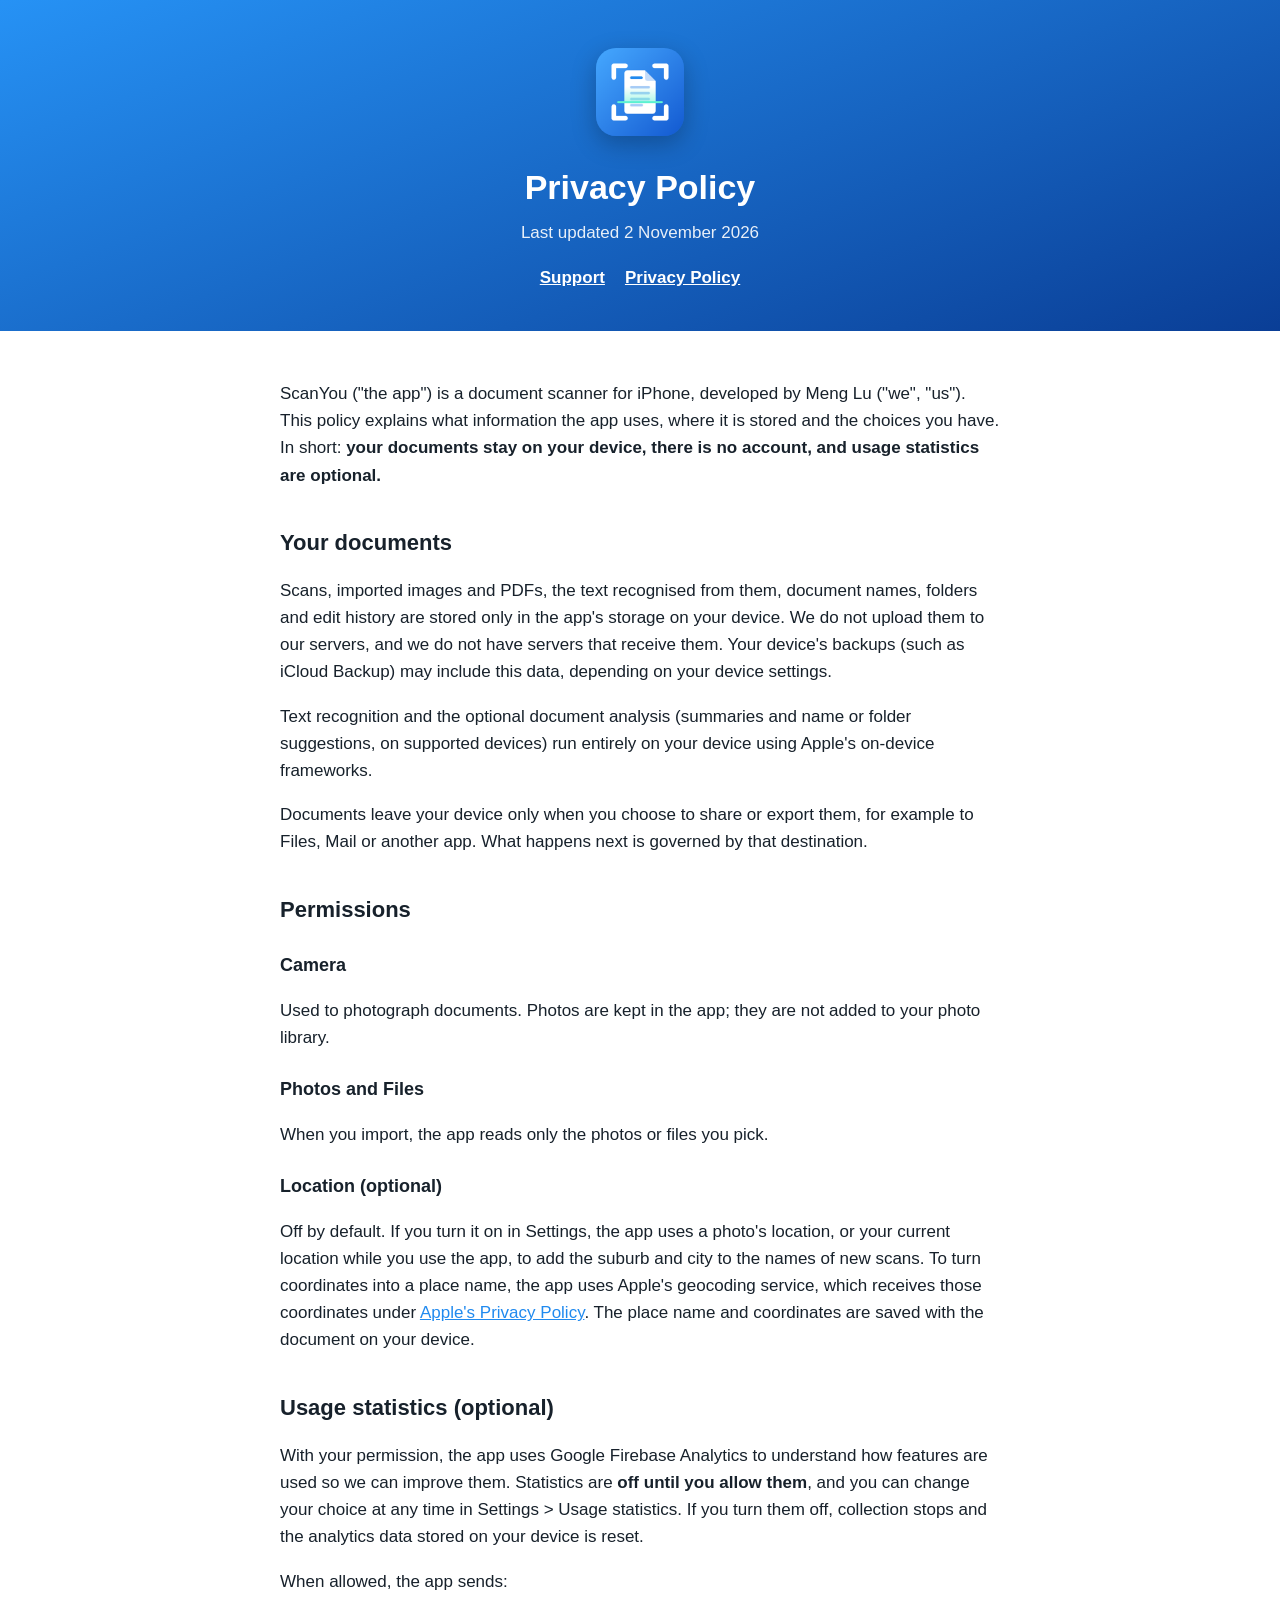
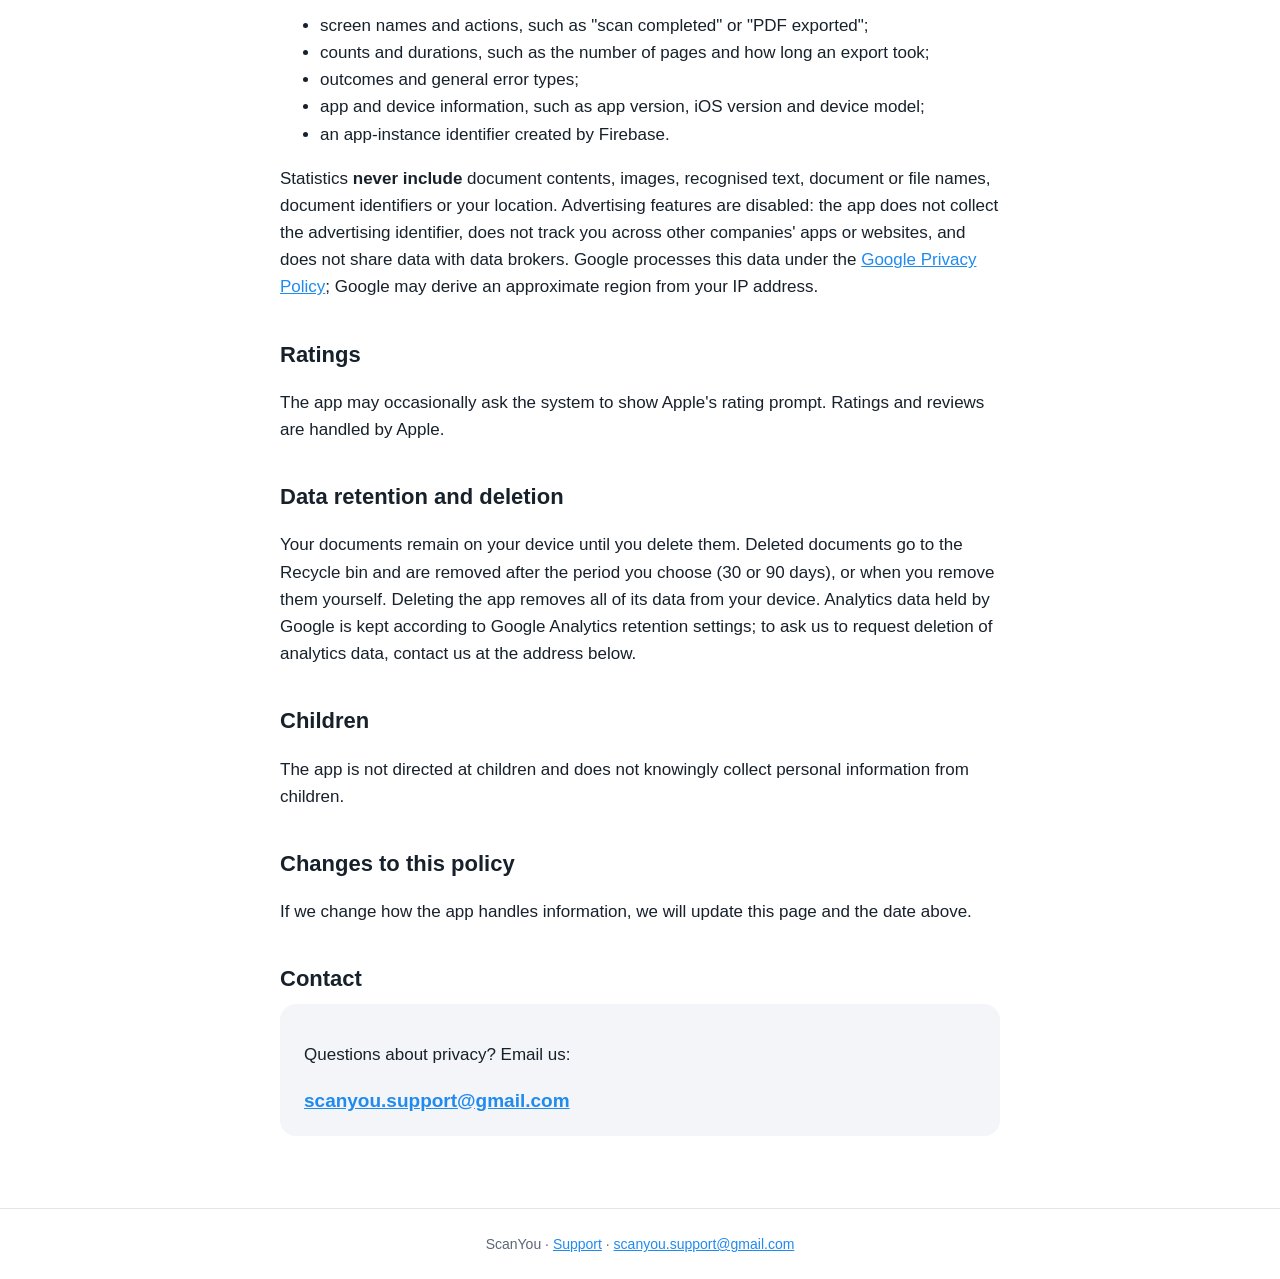
==== privacy.html @ ad634ccf "Add ScanYou support page and privacy policy Co-Authored-By: Claude Opus 5.5 <noreply@anthropic.com>" ====
<!doctype html>
<html lang="en-AU">
<head>
  <meta charset="utf-8">
  <meta name="viewport" content="width=device-width, initial-scale=1">
  <title>ScanYou Privacy Policy</title>
  <meta name="description" content="How ScanYou handles your documents and data.">
  <link rel="icon" href="icon.png">
  <link rel="stylesheet" href="style.css">
</head>
<body>
  <header>
    <img src="icon.png" alt="ScanYou app icon">
    <h1>Privacy Policy</h1>
    <p>Last updated 2 November 2026</p>
    <nav><a href="index.html">Support</a><a href="privacy.html">Privacy Policy</a></nav>
  </header>
  <main>
    <p>ScanYou ("the app") is a document scanner for iPhone, developed by Meng Lu ("we", "us"). This policy explains what information the app uses, where it is stored and the choices you have. In short: <strong>your documents stay on your device, there is no account, and usage statistics are optional.</strong></p>

    <h2>Your documents</h2>
    <p>Scans, imported images and PDFs, the text recognised from them, document names, folders and edit history are stored only in the app's storage on your device. We do not upload them to our servers, and we do not have servers that receive them. Your device's backups (such as iCloud Backup) may include this data, depending on your device settings.</p>
    <p>Text recognition and the optional document analysis (summaries and name or folder suggestions, on supported devices) run entirely on your device using Apple's on-device frameworks.</p>
    <p>Documents leave your device only when you choose to share or export them, for example to Files, Mail or another app. What happens next is governed by that destination.</p>

    <h2>Permissions</h2>
    <h3>Camera</h3>
    <p>Used to photograph documents. Photos are kept in the app; they are not added to your photo library.</p>
    <h3>Photos and Files</h3>
    <p>When you import, the app reads only the photos or files you pick.</p>
    <h3>Location (optional)</h3>
    <p>Off by default. If you turn it on in Settings, the app uses a photo's location, or your current location while you use the app, to add the suburb and city to the names of new scans. To turn coordinates into a place name, the app uses Apple's geocoding service, which receives those coordinates under <a href="https://www.apple.com/legal/privacy/">Apple's Privacy Policy</a>. The place name and coordinates are saved with the document on your device.</p>

    <h2>Usage statistics (optional)</h2>
    <p>With your permission, the app uses Google Firebase Analytics to understand how features are used so we can improve them. Statistics are <strong>off until you allow them</strong>, and you can change your choice at any time in Settings &gt; Usage statistics. If you turn them off, collection stops and the analytics data stored on your device is reset.</p>
    <p>When allowed, the app sends:</p>
    <ul>
      <li>screen names and actions, such as "scan completed" or "PDF exported";</li>
      <li>counts and durations, such as the number of pages and how long an export took;</li>
      <li>outcomes and general error types;</li>
      <li>app and device information, such as app version, iOS version and device model;</li>
      <li>an app-instance identifier created by Firebase.</li>
    </ul>
    <p>Statistics <strong>never include</strong> document contents, images, recognised text, document or file names, document identifiers or your location. Advertising features are disabled: the app does not collect the advertising identifier, does not track you across other companies' apps or websites, and does not share data with data brokers. Google processes this data under the <a href="https://policies.google.com/privacy">Google Privacy Policy</a>; Google may derive an approximate region from your IP address.</p>

    <h2>Ratings</h2>
    <p>The app may occasionally ask the system to show Apple's rating prompt. Ratings and reviews are handled by Apple.</p>

    <h2>Data retention and deletion</h2>
    <p>Your documents remain on your device until you delete them. Deleted documents go to the Recycle bin and are removed after the period you choose (30 or 90 days), or when you remove them yourself. Deleting the app removes all of its data from your device. Analytics data held by Google is kept according to Google Analytics retention settings; to ask us to request deletion of analytics data, contact us at the address below.</p>

    <h2>Children</h2>
    <p>The app is not directed at children and does not knowingly collect personal information from children.</p>

    <h2>Changes to this policy</h2>
    <p>If we change how the app handles information, we will update this page and the date above.</p>

    <h2>Contact</h2>
    <div class="contact">
      <p>Questions about privacy? Email us:</p>
      <a href="mailto:scanyou.support@gmail.com?subject=ScanYou%20privacy">scanyou.support@gmail.com</a>
    </div>
  </main>
  <footer>ScanYou · <a href="index.html">Support</a> · <a href="mailto:scanyou.support@gmail.com">scanyou.support@gmail.com</a></footer>
</body>
</html>
---- style.css ----
:root {
  --accent: #208aef;
  --ink: #17212b;
  --muted: #5b6676;
  --line: #e1e6ed;
  --bg: #ffffff;
  --card: #f3f5f8;
  color-scheme: light dark;
}
@media (prefers-color-scheme: dark) {
  :root { --ink: #f2f4f7; --muted: #a7b0bd; --line: #2e3135; --bg: #0b0d10; --card: #17191d; }
}
* { box-sizing: border-box; }
body {
  margin: 0;
  font: 17px/1.6 -apple-system, BlinkMacSystemFont, "Segoe UI", Roboto, Helvetica, Arial, sans-serif;
  color: var(--ink);
  background: var(--bg);
}
header {
  background: linear-gradient(160deg, #2692f5, #0a3e96);
  color: #fff;
  padding: 48px 20px 40px;
  text-align: center;
}
header img { width: 88px; height: 88px; border-radius: 20px; box-shadow: 0 8px 24px rgba(0,0,0,.25); }
header h1 { margin: 16px 0 4px; font-size: 34px; }
header p { margin: 0; opacity: .9; }
nav { margin-top: 18px; }
nav a { color: #fff; margin: 0 10px; font-weight: 600; }
main { max-width: 760px; margin: 0 auto; padding: 32px 20px 64px; }
h2 { font-size: 22px; margin: 36px 0 8px; }
h3 { font-size: 18px; margin: 24px 0 4px; }
a { color: var(--accent); }
.contact {
  background: var(--card);
  border-radius: 16px;
  padding: 20px 24px;
  margin: 8px 0 8px;
}
.contact a { font-weight: 700; font-size: 19px; }
.muted { color: var(--muted); font-size: 15px; }
details { border-bottom: 1px solid var(--line); padding: 12px 0; }
summary { cursor: pointer; font-weight: 600; }
details p, details ul { margin: 8px 0 0; }
footer { text-align: center; color: var(--muted); font-size: 14px; padding: 24px; border-top: 1px solid var(--line); }
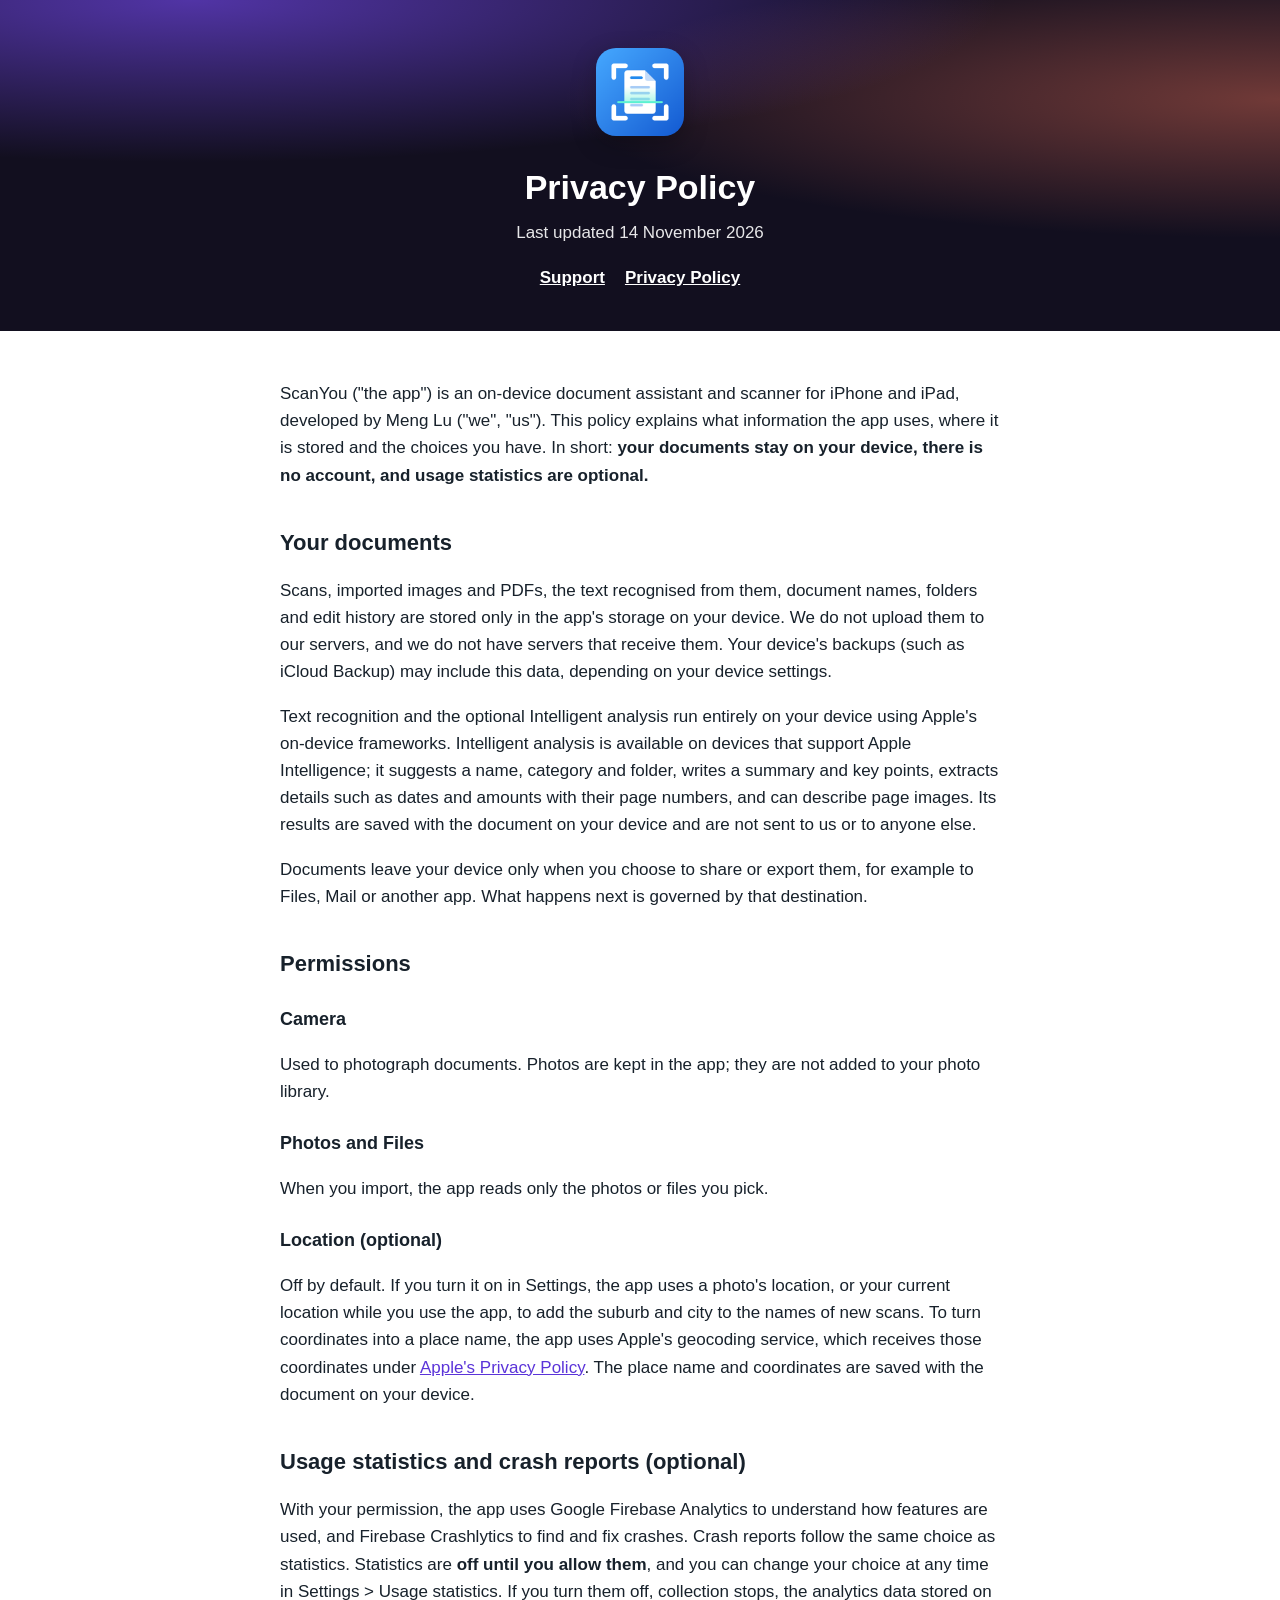
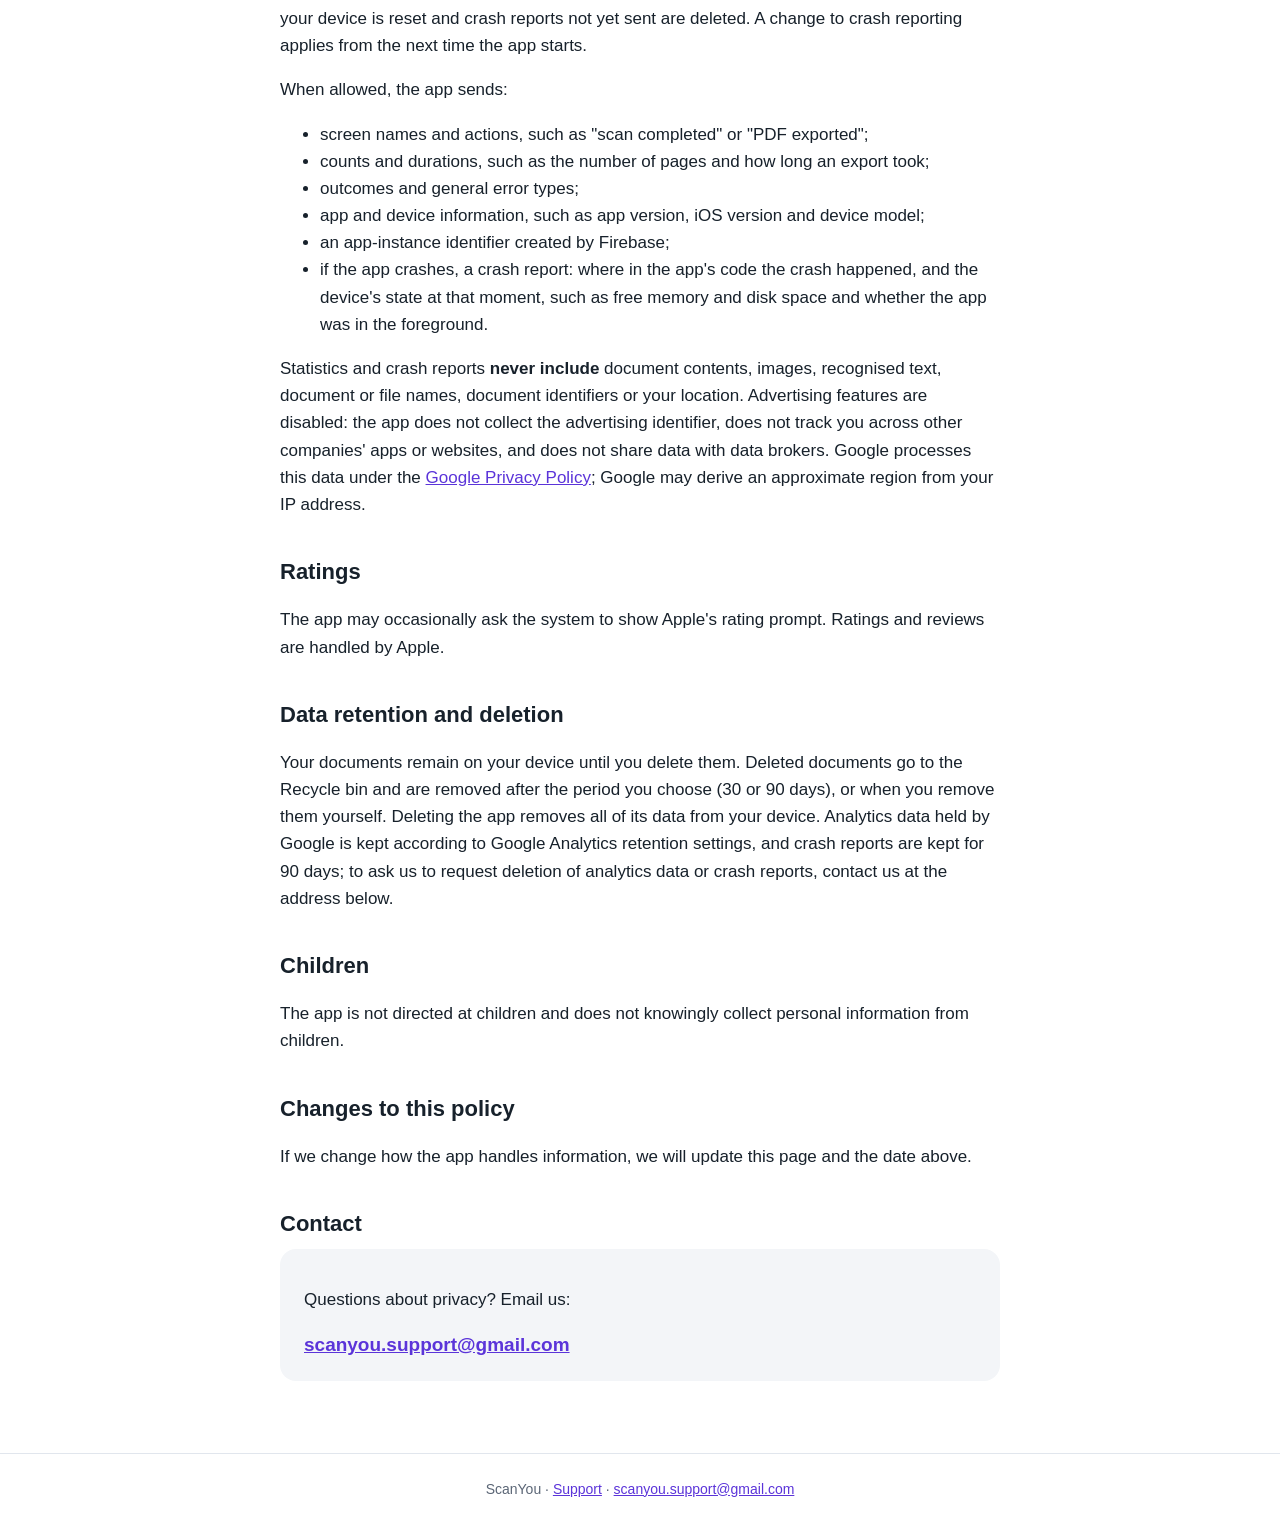
==== commit db60c7db: "Update support page and privacy policy for 1.1 Describe ScanYou as an on-device document assistant f" ====
--- a/privacy.html
+++ b/privacy.html
@@ -12,15 +12,15 @@
   <header>
     <img src="icon.png" alt="ScanYou app icon">
     <h1>Privacy Policy</h1>
-    <p>Last updated 2 November 2026</p>
+    <p>Last updated 14 November 2026</p>
     <nav><a href="index.html">Support</a><a href="privacy.html">Privacy Policy</a></nav>
   </header>
   <main>
-    <p>ScanYou ("the app") is a document scanner for iPhone, developed by Meng Lu ("we", "us"). This policy explains what information the app uses, where it is stored and the choices you have. In short: <strong>your documents stay on your device, there is no account, and usage statistics are optional.</strong></p>
+    <p>ScanYou ("the app") is an on-device document assistant and scanner for iPhone and iPad, developed by Meng Lu ("we", "us"). This policy explains what information the app uses, where it is stored and the choices you have. In short: <strong>your documents stay on your device, there is no account, and usage statistics are optional.</strong></p>
 
     <h2>Your documents</h2>
     <p>Scans, imported images and PDFs, the text recognised from them, document names, folders and edit history are stored only in the app's storage on your device. We do not upload them to our servers, and we do not have servers that receive them. Your device's backups (such as iCloud Backup) may include this data, depending on your device settings.</p>
-    <p>Text recognition and the optional document analysis (summaries and name or folder suggestions, on supported devices) run entirely on your device using Apple's on-device frameworks.</p>
+    <p>Text recognition and the optional Intelligent analysis run entirely on your device using Apple's on-device frameworks. Intelligent analysis is available on devices that support Apple Intelligence; it suggests a name, category and folder, writes a summary and key points, extracts details such as dates and amounts with their page numbers, and can describe page images. Its results are saved with the document on your device and are not sent to us or to anyone else.</p>
     <p>Documents leave your device only when you choose to share or export them, for example to Files, Mail or another app. What happens next is governed by that destination.</p>
 
     <h2>Permissions</h2>
@@ -31,23 +31,24 @@
     <h3>Location (optional)</h3>
     <p>Off by default. If you turn it on in Settings, the app uses a photo's location, or your current location while you use the app, to add the suburb and city to the names of new scans. To turn coordinates into a place name, the app uses Apple's geocoding service, which receives those coordinates under <a href="https://www.apple.com/legal/privacy/">Apple's Privacy Policy</a>. The place name and coordinates are saved with the document on your device.</p>
 
-    <h2>Usage statistics (optional)</h2>
-    <p>With your permission, the app uses Google Firebase Analytics to understand how features are used so we can improve them. Statistics are <strong>off until you allow them</strong>, and you can change your choice at any time in Settings &gt; Usage statistics. If you turn them off, collection stops and the analytics data stored on your device is reset.</p>
+    <h2>Usage statistics and crash reports (optional)</h2>
+    <p>With your permission, the app uses Google Firebase Analytics to understand how features are used, and Firebase Crashlytics to find and fix crashes. Crash reports follow the same choice as statistics. Statistics are <strong>off until you allow them</strong>, and you can change your choice at any time in Settings &gt; Usage statistics. If you turn them off, collection stops, the analytics data stored on your device is reset and crash reports not yet sent are deleted. A change to crash reporting applies from the next time the app starts.</p>
     <p>When allowed, the app sends:</p>
     <ul>
       <li>screen names and actions, such as "scan completed" or "PDF exported";</li>
       <li>counts and durations, such as the number of pages and how long an export took;</li>
       <li>outcomes and general error types;</li>
       <li>app and device information, such as app version, iOS version and device model;</li>
-      <li>an app-instance identifier created by Firebase.</li>
+      <li>an app-instance identifier created by Firebase;</li>
+      <li>if the app crashes, a crash report: where in the app's code the crash happened, and the device's state at that moment, such as free memory and disk space and whether the app was in the foreground.</li>
     </ul>
-    <p>Statistics <strong>never include</strong> document contents, images, recognised text, document or file names, document identifiers or your location. Advertising features are disabled: the app does not collect the advertising identifier, does not track you across other companies' apps or websites, and does not share data with data brokers. Google processes this data under the <a href="https://policies.google.com/privacy">Google Privacy Policy</a>; Google may derive an approximate region from your IP address.</p>
+    <p>Statistics and crash reports <strong>never include</strong> document contents, images, recognised text, document or file names, document identifiers or your location. Advertising features are disabled: the app does not collect the advertising identifier, does not track you across other companies' apps or websites, and does not share data with data brokers. Google processes this data under the <a href="https://policies.google.com/privacy">Google Privacy Policy</a>; Google may derive an approximate region from your IP address.</p>
 
     <h2>Ratings</h2>
     <p>The app may occasionally ask the system to show Apple's rating prompt. Ratings and reviews are handled by Apple.</p>
 
     <h2>Data retention and deletion</h2>
-    <p>Your documents remain on your device until you delete them. Deleted documents go to the Recycle bin and are removed after the period you choose (30 or 90 days), or when you remove them yourself. Deleting the app removes all of its data from your device. Analytics data held by Google is kept according to Google Analytics retention settings; to ask us to request deletion of analytics data, contact us at the address below.</p>
+    <p>Your documents remain on your device until you delete them. Deleted documents go to the Recycle bin and are removed after the period you choose (30 or 90 days), or when you remove them yourself. Deleting the app removes all of its data from your device. Analytics data held by Google is kept according to Google Analytics retention settings, and crash reports are kept for 90 days; to ask us to request deletion of analytics data or crash reports, contact us at the address below.</p>
 
     <h2>Children</h2>
     <p>The app is not directed at children and does not knowingly collect personal information from children.</p>
--- a/style.css
+++ b/style.css
@@ -1,5 +1,5 @@
 :root {
-  --accent: #208aef;
+  --accent: #5b34d9;
   --ink: #17212b;
   --muted: #5b6676;
   --line: #e1e6ed;
@@ -8,7 +8,7 @@
   color-scheme: light dark;
 }
 @media (prefers-color-scheme: dark) {
-  :root { --ink: #f2f4f7; --muted: #a7b0bd; --line: #2e3135; --bg: #0b0d10; --card: #17191d; }
+  :root { --accent: #a98bff; --ink: #f2f4f7; --muted: #a7b0bd; --line: #2e2a3d; --bg: #0e0c17; --card: #1a1726; }
 }
 * { box-sizing: border-box; }
 body {
@@ -18,7 +18,11 @@
   background: var(--bg);
 }
 header {
-  background: linear-gradient(160deg, #2692f5, #0a3e96);
+  /* Same dark purple and glow as the App Store screenshots and the launch screen. */
+  background:
+    radial-gradient(ellipse 90% 70% at 15% 0%, #7b4dff99, transparent 70%),
+    radial-gradient(ellipse 80% 60% at 100% 30%, #ff7a5c66, transparent 70%),
+    #120f1f;
   color: #fff;
   padding: 48px 20px 40px;
   text-align: center;
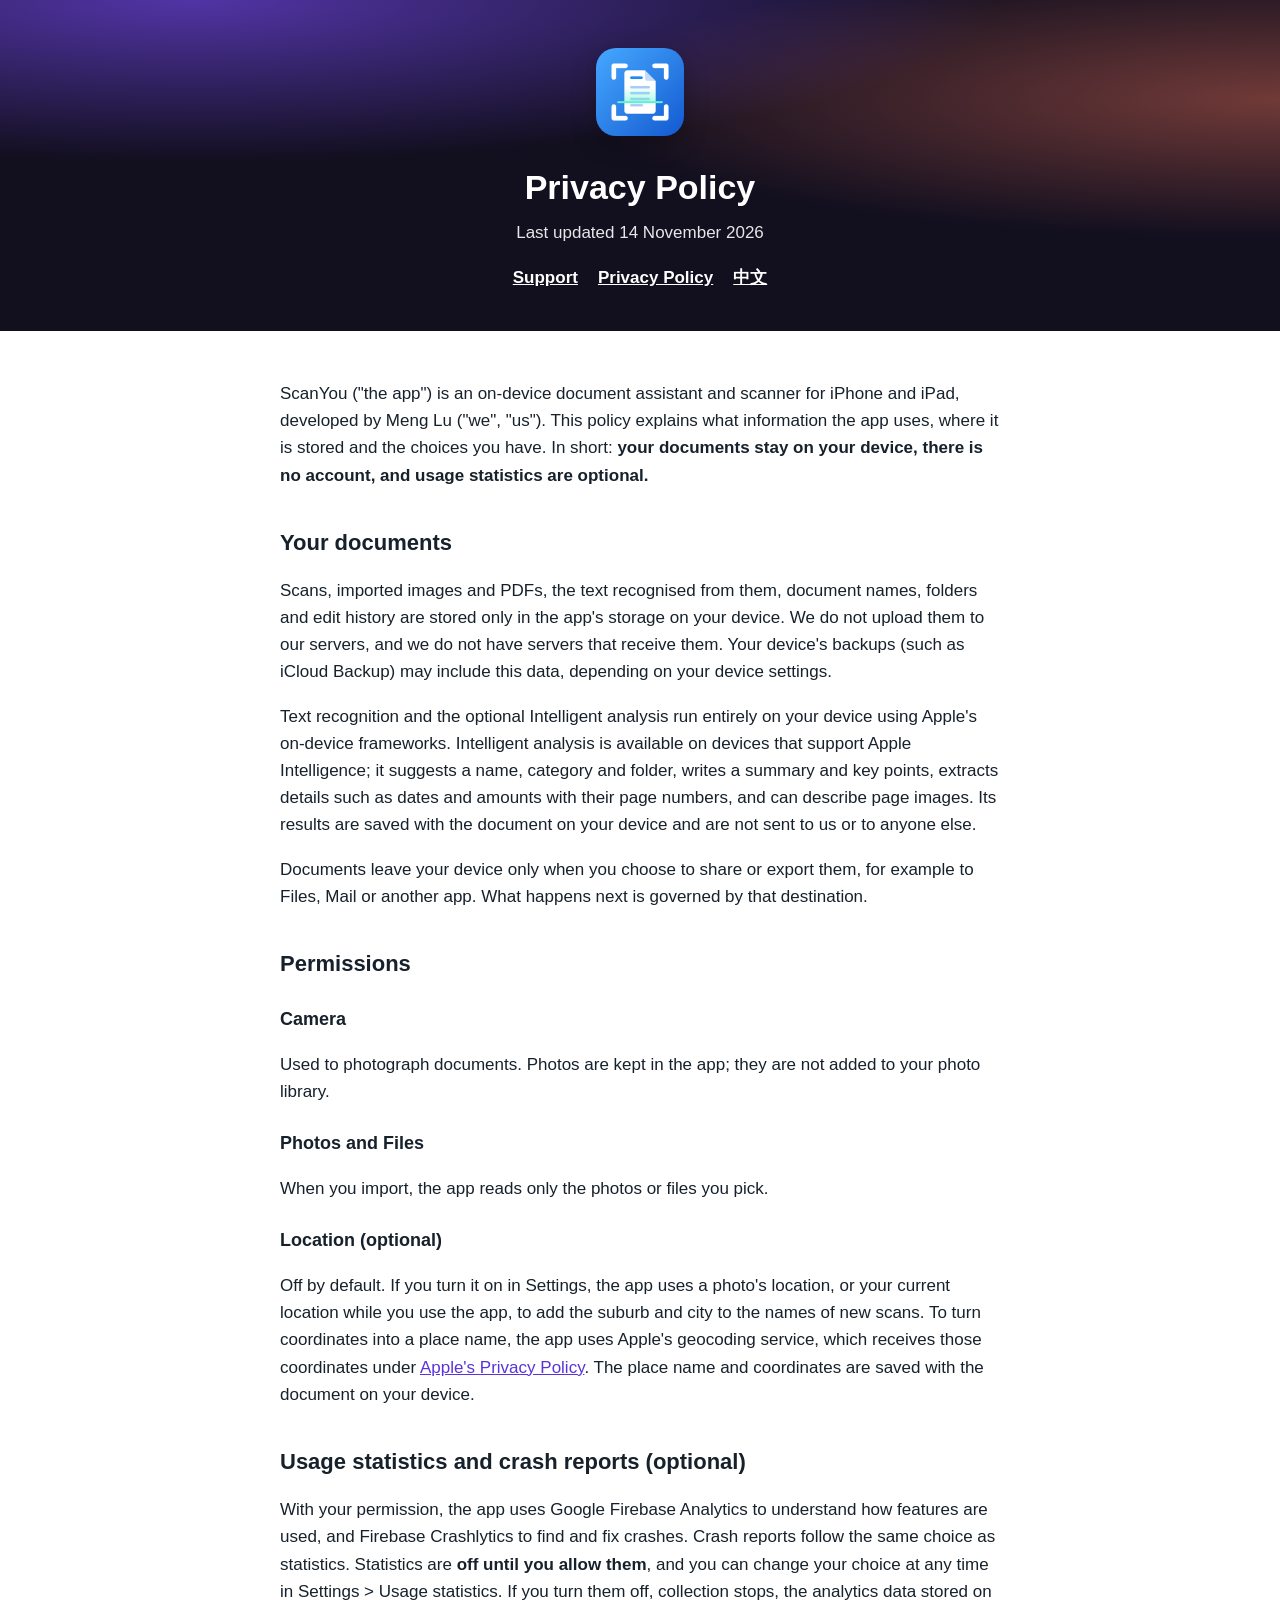
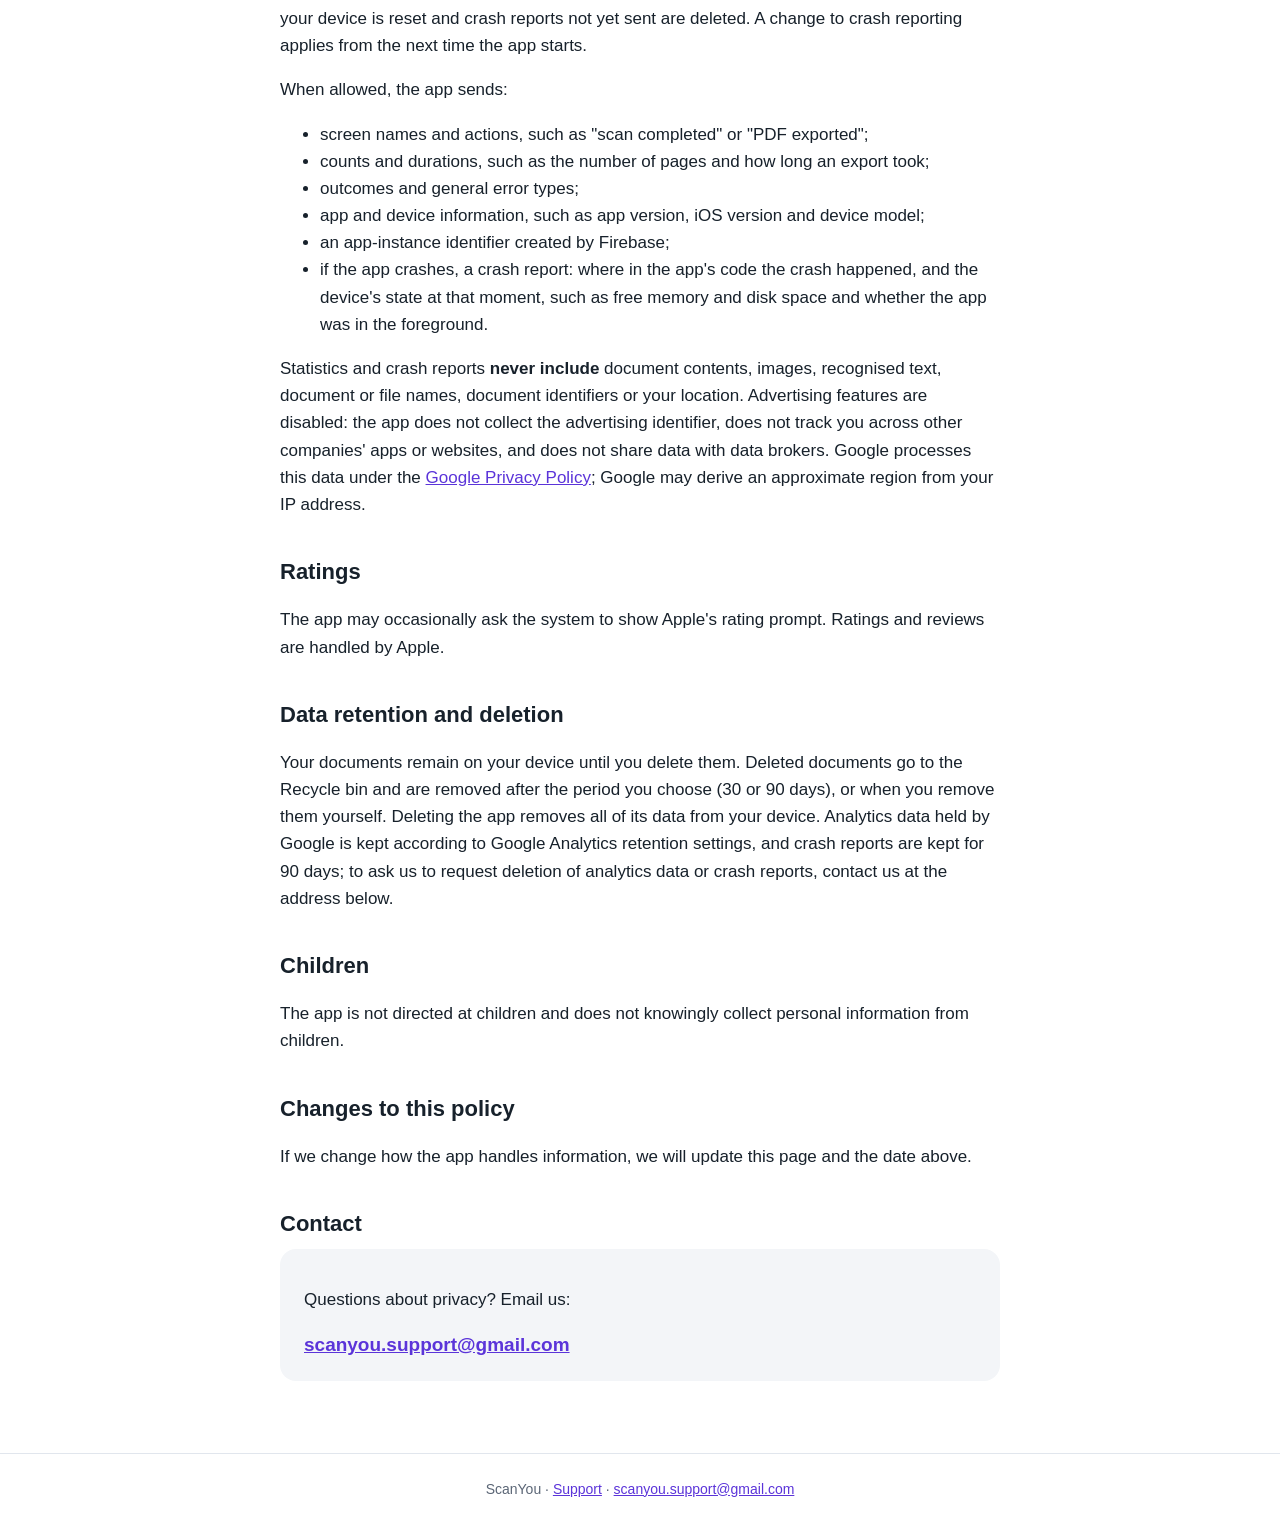
==== commit de621835: "Add Chinese support page and privacy policy Add zh/index.html and zh/privacy.html, translated from t" ====
--- a/privacy.html
+++ b/privacy.html
@@ -13,7 +13,7 @@
     <img src="icon.png" alt="ScanYou app icon">
     <h1>Privacy Policy</h1>
     <p>Last updated 14 November 2026</p>
-    <nav><a href="index.html">Support</a><a href="privacy.html">Privacy Policy</a></nav>
+    <nav><a href="index.html">Support</a><a href="privacy.html">Privacy Policy</a><a href="zh/privacy.html" lang="zh-Hans">中文</a></nav>
   </header>
   <main>
     <p>ScanYou ("the app") is an on-device document assistant and scanner for iPhone and iPad, developed by Meng Lu ("we", "us"). This policy explains what information the app uses, where it is stored and the choices you have. In short: <strong>your documents stay on your device, there is no account, and usage statistics are optional.</strong></p>
